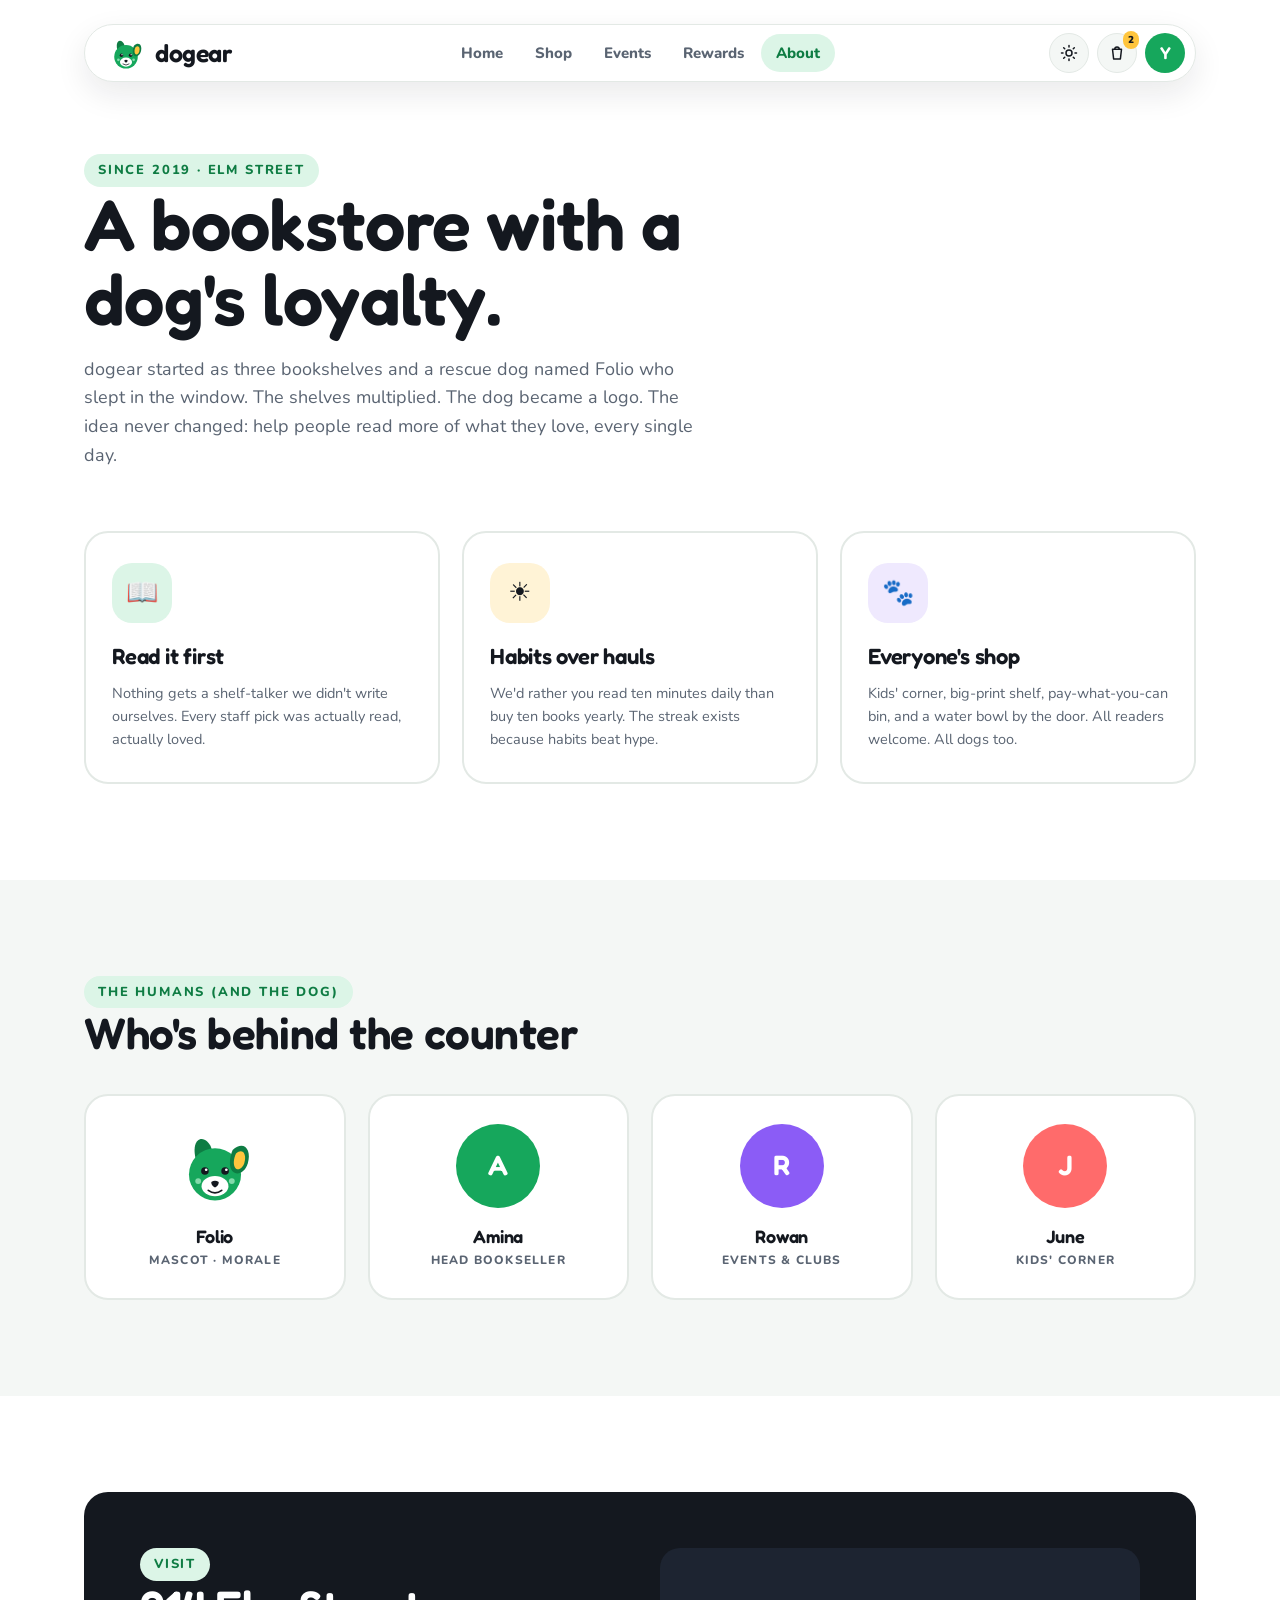
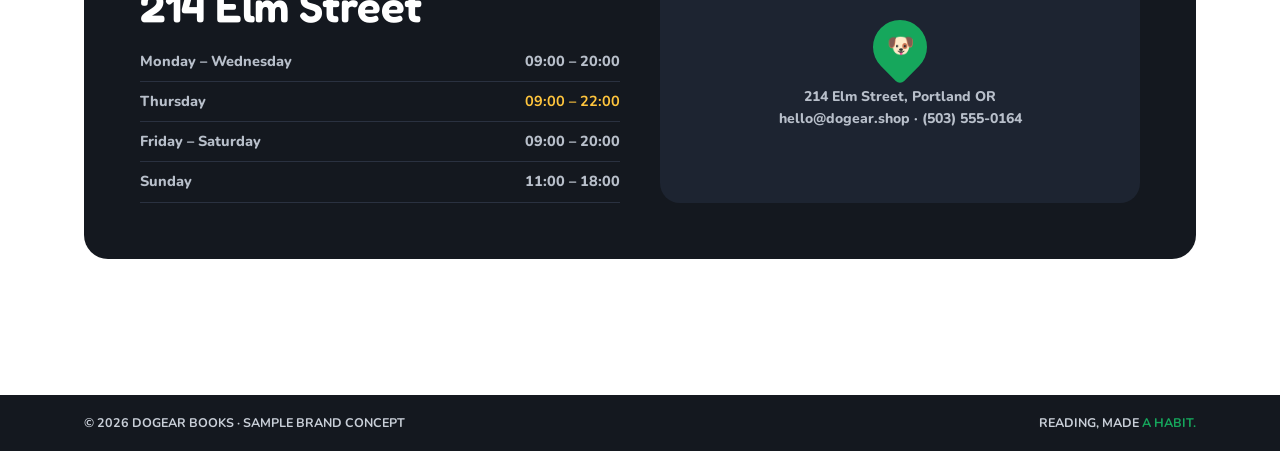
==== website/about.html @ e34969a9 "dogear - complete brand identity package Mascot-driven bookstore brand (Duolingo psychology, Apple m" ====
﻿<!DOCTYPE html>
<html lang="en">
<head>
<meta charset="UTF-8">
<meta name="viewport" content="width=device-width, initial-scale=1.0">
<title>About — dogear</title>
<link rel="icon" href="../logo/favicon.svg" type="image/svg+xml">
<link rel="preconnect" href="https://fonts.googleapis.com">
<link rel="preconnect" href="https://fonts.gstatic.com" crossorigin>
<link href="https://fonts.googleapis.com/css2?family=Fredoka:wght@400;500;600&family=Nunito:wght@400;700;800;900&display=swap" rel="stylesheet">
<script>try{var m=location.search.match(/theme=(dark|light)/);var t=(m&&m[1])||localStorage.getItem("dogear-theme");if(!t)t=window.matchMedia&&matchMedia("(prefers-color-scheme: dark)").matches?"dark":"light";document.documentElement.setAttribute("data-theme",t)}catch(e){}</script>
<link rel="stylesheet" href="styles.css">
<style>
  .ab-hero { padding: clamp(48px, 7vw, 84px) 0 clamp(30px, 4vw, 52px); }
  .ab-hero h1 { max-width: 18ch; }
  .ab-hero p { color: var(--slate); max-width: 56ch; margin-top: 18px; font-size: 18px; }
  .values { display: grid; grid-template-columns: repeat(3, 1fr); gap: 22px; }
  .val { padding: 30px 26px; }
  .val .ico { width: 60px; height: 60px; border-radius: 20px; display: flex; align-items: center; justify-content: center; font-size: 26px; margin-bottom: 16px; }
  .val:nth-child(1) .ico { background: var(--sprout); }
  .val:nth-child(2) .ico { background: #FFF3D6; }
  .val:nth-child(3) .ico { background: #EFE9FE; }
  .val h3 { margin-bottom: 8px; }
  .val p { font-size: 14.5px; color: var(--slate); }
  .team { display: grid; grid-template-columns: repeat(4, 1fr); gap: 22px; }
  .member { text-align: center; padding: 28px 20px; }
  .member .av { width: 84px; height: 84px; border-radius: 50%; margin: 0 auto 14px; display: flex; align-items: center; justify-content: center; font-family: var(--display); font-weight: 600; font-size: 28px; color: #fff; }
  .member h3 { font-size: 18px; }
  .member p { font-weight: 800; font-size: 12px; letter-spacing: 0.1em; color: var(--slate); }
  .member img { width: 84px; margin: 0 auto 14px; display: block; }
  .visit { background: var(--ink); color: #fff; border-radius: var(--r-lg); padding: clamp(30px, 5vw, 56px); display: grid; grid-template-columns: 1fr 1fr; gap: 40px; }
  .visit h2 { color: #fff; }
  .visit .hours { display: grid; gap: 8px; margin-top: 20px; }
  .visit .hours div { display: flex; justify-content: space-between; font-weight: 800; font-size: 14.5px; color: #B8BFCA; border-bottom: 1px solid #2A3140; padding-bottom: 8px; }
  .visit .hours b { color: var(--sunny); }
  .map { background: #1D2431; border-radius: 20px; display: flex; flex-direction: column; align-items: center; justify-content: center; gap: 12px; min-height: 240px; }
  .map .pin { width: 54px; height: 54px; background: var(--leaf); border-radius: 50% 50% 50% 6px; transform: rotate(-45deg); display: flex; align-items: center; justify-content: center; }
  .map .pin span { transform: rotate(45deg); font-size: 22px; }
  .map p { font-weight: 800; color: #B8BFCA; font-size: 14px; text-align: center; }
  @media (max-width: 900px) { .team { grid-template-columns: repeat(2, 1fr); } .values { grid-template-columns: 1fr; } .visit { grid-template-columns: 1fr; } }
</style>
</head>
<body>

<nav class="nav" aria-label="Main">
  <div class="wrap">
    <div class="pill">
      <a class="brand" href="home.html"><img src="../logo/mascot.svg" alt=""><span class="bw">dogear</span></a>
      <ul class="links">
        <li><a href="home.html">Home</a></li>
        <li><a href="shop.html">Shop</a></li>
        <li><a href="events.html">Events</a></li>
        <li><a href="rewards.html">Rewards</a></li>
        <li><a href="about.html" aria-current="page">About</a></li>
      </ul>
      <div class="acts">
        <button class="icon-btn" id="themeToggle" aria-label="Switch between light and dark theme">
          <svg class="i-sun" viewBox="0 0 24 24" aria-hidden="true"><circle cx="12" cy="12" r="4"/><path d="M12 2v2M12 20v2M4.9 4.9l1.4 1.4M17.7 17.7l1.4 1.4M2 12h2M20 12h2M4.9 19.1l1.4-1.4M17.7 6.3l1.4-1.4"/></svg>
          <svg class="i-moon" viewBox="0 0 24 24" aria-hidden="true"><path d="M21 12.8A9 9 0 1 1 11.2 3a7 7 0 0 0 9.8 9.8z"/></svg>
        </button>
        <a class="icon-btn" href="cart.html" aria-label="Bag, 2 items">
          <svg viewBox="0 0 24 24" aria-hidden="true"><path d="M6 7h12l-1.5 13h-9L6 7z"/><path d="M9 7a3 3 0 0 1 6 0"/></svg>
          <i class="badge">2</i>
        </a>
        <span class="avatar" aria-hidden="true">Y</span>
        <button class="menu-btn" aria-label="Open menu">☰</button>
      </div>
    </div>
  </div>
</nav>

<header class="ab-hero">
  <div class="wrap">
    <span class="kicker">SINCE 2019 · ELM STREET</span>
    <h1>A bookstore with a dog's loyalty.</h1>
    <p>dogear started as three bookshelves and a rescue dog named Folio who slept
    in the window. The shelves multiplied. The dog became a logo. The idea never
    changed: help people read more of what they love, every single day.</p>
  </div>
</header>

<section style="padding-top:10px;">
  <div class="wrap">
    <div class="values">
      <div class="val card">
        <div class="ico">📖</div>
        <h3>Read it first</h3>
        <p>Nothing gets a shelf-talker we didn't write ourselves. Every staff pick
        was actually read, actually loved.</p>
      </div>
      <div class="val card">
        <div class="ico">☀️</div>
        <h3>Habits over hauls</h3>
        <p>We'd rather you read ten minutes daily than buy ten books yearly.
        The streak exists because habits beat hype.</p>
      </div>
      <div class="val card">
        <div class="ico">🐾</div>
        <h3>Everyone's shop</h3>
        <p>Kids' corner, big-print shelf, pay-what-you-can bin, and a water bowl
        by the door. All readers welcome. All dogs too.</p>
      </div>
    </div>
  </div>
</section>

<section class="mist-band">
  <div class="wrap">
    <div class="sec-head">
      <div>
        <span class="kicker">THE HUMANS (AND THE DOG)</span>
        <h2>Who's behind the counter</h2>
      </div>
    </div>
    <div class="team">
      <div class="member card">
        <img src="../logo/mascot.svg" alt="Folio">
        <h3>Folio</h3>
        <p>MASCOT · MORALE</p>
      </div>
      <div class="member card">
        <div class="av" style="background:var(--leaf)">A</div>
        <h3>Amina</h3>
        <p>HEAD BOOKSELLER</p>
      </div>
      <div class="member card">
        <div class="av" style="background:var(--violet)">R</div>
        <h3>Rowan</h3>
        <p>EVENTS &amp; CLUBS</p>
      </div>
      <div class="member card">
        <div class="av" style="background:var(--coral)">J</div>
        <h3>June</h3>
        <p>KIDS' CORNER</p>
      </div>
    </div>
  </div>
</section>

<section>
  <div class="wrap">
    <div class="visit">
      <div>
        <span class="kicker">VISIT</span>
        <h2>214 Elm Street</h2>
        <div class="hours">
          <div><span>Monday – Wednesday</span><span>09:00 – 20:00</span></div>
          <div><span>Thursday</span><b>09:00 – 22:00</b></div>
          <div><span>Friday – Saturday</span><span>09:00 – 20:00</span></div>
          <div><span>Sunday</span><span>11:00 – 18:00</span></div>
        </div>
      </div>
      <div class="map" role="img" aria-label="Map placeholder for 214 Elm Street, Portland">
        <div class="pin"><span>🐶</span></div>
        <p>214 Elm Street, Portland OR<br>hello@dogear.shop · (503) 555-0164</p>
      </div>
    </div>
  </div>
</section>

<footer>
  <div class="wrap">
    <div class="base" style="border-top:none;">
      <span>© 2026 DOGEAR BOOKS · SAMPLE BRAND CONCEPT</span>
      <span>READING, MADE <b>A HABIT.</b></span>
    </div>
  </div>
</footer>

<script src="theme.js"></script>
</body>
</html>
---- website/styles.css ----
/* ============================================================
   dogear — website design system (Brand Identity v2)
   Leaf green + white, Fredoka/Nunito, chunky press buttons
   ============================================================ */

:root {
  --leaf: #16A75C;
  --forest: #0E7C43;
  --sprout: #DCF5E7;
  --sunny: #FFC53D;
  --ink: #14181F;
  --slate: #5A6472;
  --cloud: #FFFFFF;
  --mist: #F4F7F5;
  --border: #E3E9E5;
  --sky: #38BDF8;
  --coral: #FF6B6B;
  --violet: #8B5CF6;
  --display: "Fredoka", "Trebuchet MS", "Segoe UI", sans-serif;
  --body: "Nunito", "Segoe UI", system-ui, sans-serif;
  --r: 16px;
  --r-lg: 24px;
}

* { margin: 0; padding: 0; box-sizing: border-box; }
@media (prefers-reduced-motion: reduce) {
  *, *::before, *::after { animation: none !important; transition: none !important; }
}
html { scroll-behavior: smooth; }
@media (prefers-reduced-motion: reduce) { html { scroll-behavior: auto; } }

body {
  background: var(--cloud);
  color: var(--ink);
  font-family: var(--body);
  font-size: 16.5px;
  line-height: 1.6;
  -webkit-font-smoothing: antialiased;
  overflow-x: clip;
}
a { color: inherit; text-decoration: none; }
img { max-width: 100%; }
a:focus-visible, button:focus-visible, input:focus-visible, select:focus-visible {
  outline: 3px solid var(--sunny);
  outline-offset: 3px;
  border-radius: 4px;
}
.wrap { max-width: 1160px; margin: 0 auto; padding: 0 24px; }

h1, h2, h3, .display { font-family: var(--display); font-weight: 600; letter-spacing: -0.01em; }
h1 { font-size: clamp(38px, 6vw, 72px); line-height: 1.04; }
h2 { font-size: clamp(28px, 3.6vw, 44px); line-height: 1.12; }
h3 { font-size: 22px; }
.muted { color: var(--slate); }
.kicker {
  display: inline-block; font-family: var(--body); font-weight: 800; font-size: 13px;
  letter-spacing: 0.14em; text-transform: uppercase; color: var(--forest);
  background: var(--sprout); border-radius: 999px; padding: 6px 14px;
}

/* ---------- chunky press buttons (signature) ---------- */
.btn {
  display: inline-block; font-family: var(--body); font-weight: 800; font-size: 16px;
  color: #fff; background: var(--leaf); border: none; cursor: pointer;
  border-radius: var(--r); padding: 14px 28px;
  box-shadow: 0 5px 0 var(--forest);
  transition: transform 0.1s ease, box-shadow 0.1s ease, filter 0.15s ease;
}
.btn:hover { filter: brightness(1.06); }
.btn:active { transform: translateY(5px); box-shadow: 0 0 0 var(--forest); }
.btn.ghost {
  background: var(--cloud); color: var(--ink);
  border: 2px solid var(--border); box-shadow: 0 5px 0 var(--border);
}
.btn.ghost:active { box-shadow: 0 0 0 var(--border); }
.btn.sunny { background: var(--sunny); color: var(--ink); box-shadow: 0 5px 0 #D9A222; }
.btn.sunny:active { box-shadow: 0 0 0 #D9A222; }
.btn.sm { padding: 10px 18px; font-size: 14px; border-radius: 12px; box-shadow: 0 4px 0 var(--forest); }
.btn.sm:active { transform: translateY(4px); box-shadow: 0 0 0 var(--forest); }

/* ---------- floating pill nav ---------- */
.nav { position: sticky; top: 12px; z-index: 50; padding-top: 12px; }
.nav .pill {
  display: flex; align-items: center; gap: 16px;
  background: var(--cloud); border: 1px solid var(--border); border-radius: 999px;
  padding: 8px 10px 8px 22px;
  box-shadow: 0 12px 32px rgba(20, 24, 31, 0.09);
  transition: background 0.25s ease, border-color 0.25s ease;
}
.nav .brand { display: flex; align-items: center; gap: 10px; flex-shrink: 0; }
.nav .brand img { height: 38px; display: block; }
.nav .brand .bw { font-family: var(--display); font-weight: 600; font-size: 25px; letter-spacing: -0.02em; color: var(--ink); line-height: 1; }
.brand-foot { display: flex; align-items: center; gap: 10px; margin-bottom: 14px; }
.brand-foot img { height: 40px; display: block; }
.brand-foot .bw { font-family: var(--display); font-weight: 600; font-size: 26px; letter-spacing: -0.02em; color: #fff; line-height: 1; }
.nav .links { display: flex; gap: 2px; list-style: none; margin: 0 auto; }
.nav .links a {
  font-weight: 800; font-size: 15px; color: var(--slate);
  padding: 9px 15px; border-radius: 999px; transition: background 0.15s, color 0.15s;
}
.nav .links a:hover { background: var(--mist); color: var(--ink); }
.nav .links a[aria-current] { background: var(--sprout); color: var(--forest); }
.nav .acts { display: flex; align-items: center; gap: 8px; flex-shrink: 0; }
.icon-btn {
  position: relative; width: 40px; height: 40px; display: inline-flex; align-items: center; justify-content: center;
  border-radius: 50%; background: var(--mist); border: 1px solid var(--border);
  color: var(--ink); cursor: pointer; transition: background 0.15s, transform 0.15s;
}
.icon-btn:hover { transform: translateY(-2px); }
.icon-btn svg { width: 18px; height: 18px; stroke: currentColor; fill: none; stroke-width: 2; stroke-linecap: round; stroke-linejoin: round; }
.icon-btn .badge {
  position: absolute; top: -3px; right: -3px; background: var(--sunny); color: #14181F;
  font-size: 10px; font-weight: 900; font-style: normal; border-radius: 999px; padding: 1px 5px;
}
.avatar {
  width: 40px; height: 40px; border-radius: 50%; background: var(--leaf); color: #fff;
  display: inline-flex; align-items: center; justify-content: center;
  font-family: var(--display); font-weight: 600; font-size: 17px;
}
.i-moon { display: none; }
[data-theme="dark"] .i-sun { display: none; }
[data-theme="dark"] .i-moon { display: block; }

/* ---------- cards ---------- */
.card {
  background: var(--cloud); border: 2px solid var(--border); border-radius: var(--r-lg);
  padding: 24px; transition: transform 0.16s ease, box-shadow 0.16s ease;
}
.card.lift:hover { transform: translateY(-5px); box-shadow: 0 14px 0 var(--border); }
.folded { position: relative; overflow: hidden; }
.folded::after {
  content: ""; position: absolute; top: 0; right: 0;
  border-style: solid; border-width: 0 34px 34px 0;
  border-color: var(--sunny) var(--cloud) transparent transparent;
}
.on-mist .folded::after { border-right-color: var(--mist); }

/* ---------- book covers (CSS-art) ---------- */
.cover {
  aspect-ratio: 2/3; border-radius: 10px 16px 16px 10px; padding: 14px 13px;
  display: flex; flex-direction: column; color: #fff;
  box-shadow: inset 5px 0 0 rgba(0,0,0,0.15);
}
.cover .cat { font-weight: 800; font-size: 9px; letter-spacing: 0.18em; opacity: 0.85; }
.cover b { font-family: var(--display); font-weight: 600; font-size: 17px; line-height: 1.18; margin-top: 8px; }
.cover small { font-weight: 700; font-size: 10px; margin-top: auto; opacity: 0.85; letter-spacing: 0.08em; }

/* ---------- book grid cards ---------- */
.book-grid { display: grid; grid-template-columns: repeat(4, 1fr); gap: 22px; }
.book { background: var(--cloud); border: 2px solid var(--border); border-radius: var(--r-lg); padding: 14px; transition: transform 0.16s ease, box-shadow 0.16s ease; }
.book:hover { transform: translateY(-5px); box-shadow: 0 12px 0 var(--border); }
.book .t { font-weight: 800; font-size: 15px; line-height: 1.3; margin-top: 12px; }
.book .a { font-weight: 700; font-size: 12.5px; color: var(--slate); }
.book .row { display: flex; justify-content: space-between; align-items: center; margin-top: 8px; }
.book .price { font-family: var(--display); font-weight: 600; font-size: 17px; color: var(--forest); }
.stars { color: var(--sunny); font-size: 13px; letter-spacing: 1px; }

/* ---------- genre chips ---------- */
.chip {
  display: inline-flex; align-items: center; gap: 8px; font-weight: 800; font-size: 14px;
  border-radius: 999px; padding: 9px 18px; background: var(--mist); color: var(--ink);
  border: 2px solid transparent; cursor: pointer; transition: border-color 0.15s;
}
.chip:hover { border-color: var(--border); }
.chip.on { background: var(--sprout); color: var(--forest); border-color: var(--leaf); }
.chip .dot { width: 10px; height: 10px; border-radius: 50%; }

/* ---------- streak bits ---------- */
.streak-pill {
  display: inline-flex; align-items: center; gap: 10px; background: var(--ink); color: #fff;
  border-radius: 999px; padding: 10px 20px; font-weight: 800; font-size: 15px;
}
.streak-pill .n { font-family: var(--display); font-size: 20px; color: var(--sunny); }

/* ---------- sections ---------- */
section { padding: clamp(56px, 8vw, 96px) 0; }
.sec-head { display: flex; align-items: end; justify-content: space-between; gap: 20px; margin-bottom: 36px; flex-wrap: wrap; }
.sec-head p { max-width: 52ch; }
.mist-band { background: var(--mist); }

/* ---------- footer ---------- */
footer { background: var(--ink); color: #C9CFD8; margin-top: 40px; }
footer .cols { display: grid; grid-template-columns: 1.3fr 1fr 1fr 1.4fr; gap: 40px; padding: 64px 0 32px; }
footer .brandline img { height: 44px; margin-bottom: 14px; }
footer .brandline p { font-size: 14px; max-width: 30ch; }
footer h5 { font-family: var(--body); font-weight: 800; font-size: 12px; letter-spacing: 0.16em; color: var(--sunny); margin-bottom: 14px; }
footer ul { list-style: none; }
footer ul li { margin-bottom: 9px; }
footer ul a { font-weight: 700; font-size: 14.5px; }
footer ul a:hover { color: #fff; text-decoration: underline; text-decoration-color: var(--leaf); }
footer form { display: flex; gap: 8px; }
footer input {
  flex: 1; background: #1F2530; border: 2px solid #2A3140; border-radius: 12px;
  padding: 11px 14px; color: #fff; font-family: var(--body); font-weight: 700; font-size: 14px;
}
footer input::placeholder { color: #6B7484; }
footer .base { border-top: 1px solid #2A3140; padding: 18px 0; display: flex; justify-content: space-between; gap: 12px; flex-wrap: wrap; font-size: 12.5px; font-weight: 700; }
footer .base b { color: var(--leaf); }

/* ---------- responsive ---------- */
.menu-btn { display: none; }
@media (max-width: 980px) {
  .book-grid { grid-template-columns: repeat(3, 1fr); }
  footer .cols { grid-template-columns: 1fr 1fr; }
}
@media (max-width: 760px) {
  .nav .links { display: none; }
  .nav .avatar { display: none; }
  .menu-btn {
    display: inline-flex; align-items: center; justify-content: center; margin-left: auto;
    width: 40px; height: 40px; background: var(--mist); border: 1px solid var(--border);
    border-radius: 50%; font-family: var(--body); font-weight: 800; font-size: 15px;
    color: var(--ink); cursor: pointer;
  }
  .nav .pill { gap: 10px; padding-left: 16px; }
  .book-grid { grid-template-columns: repeat(2, 1fr); gap: 14px; }
}
@media (max-width: 440px) {
  .wrap { padding: 0 16px; }
  .book-grid { grid-template-columns: repeat(2, 1fr); gap: 12px; }
  footer .cols { grid-template-columns: 1fr; gap: 28px; }
  .btn { width: 100%; text-align: center; }
  .btn + .btn { margin-top: 10px; }
}

/* ---------- sauce: marquee band ---------- */
.marquee {
  background: var(--leaf); color: #fff; overflow: hidden;
  transform: rotate(-1deg) scale(1.02); padding: 13px 0; margin: 10px 0;
}
.mq-track { display: flex; white-space: nowrap; width: max-content; animation: mq 26s linear infinite; }
.mq-track span {
  font-family: var(--display); font-weight: 500; font-size: 19px; letter-spacing: 0.04em;
  padding-right: 24px;
}
.mq-track span b { color: var(--sunny); font-weight: 500; }
@keyframes mq { to { transform: translateX(-50%); } }

/* ---------- sauce: hero confetti folds ---------- */
.confetti { position: absolute; width: 20px; height: 20px; background: var(--sunny); border-radius: 5px; opacity: 0.9; }
.confetti.c1 { top: 6%; right: 26%; transform: rotate(24deg); }
.confetti.c2 { bottom: 10%; left: 6%; transform: rotate(-16deg); width: 14px; height: 14px; background: var(--coral); }
.confetti.c3 { top: 30%; left: -2%; transform: rotate(40deg); width: 16px; height: 16px; background: var(--violet); }
.ring { position: absolute; border: 3px dashed var(--sprout); border-radius: 50%; width: 90px; height: 90px; top: 2%; left: 20%; }

/* ---------- dark theme ---------- */
[data-theme="dark"] {
  color-scheme: dark;
  --ink: #ECF0F6;
  --cloud: #161C28;
  --mist: #0E131C;
  --border: #2A3347;
  --sprout: #16382A;
  --slate: #9AA4B6;
}
html[data-theme="dark"] body { background: var(--cloud); }
html[data-theme="dark"] .nav .pill { background: rgba(22, 28, 40, 0.94); box-shadow: 0 12px 32px rgba(0, 0, 0, 0.45); }
html[data-theme="dark"] .kicker { color: #43D98A; }
html[data-theme="dark"] .nav .links a[aria-current] { color: #43D98A; }
html[data-theme="dark"] .chip.on { color: #43D98A; border-color: #43D98A; }
html[data-theme="dark"] .book .price { color: #43D98A; }
html[data-theme="dark"] .sec-head .all,
html[data-theme="dark"] .h-row span { color: #43D98A; }
html[data-theme="dark"] .btn.ghost { background: #1C2432; border-color: #2A3347; box-shadow: 0 5px 0 #0A0E15; }
html[data-theme="dark"] .btn.ghost:active { box-shadow: 0 0 0 #0A0E15; }
html[data-theme="dark"] .card.lift:hover, html[data-theme="dark"] .book:hover { box-shadow: 0 12px 0 #0A0E15; }
/* panels that must stay dark when --ink flips to light */
html[data-theme="dark"] footer,
html[data-theme="dark"] .streak-pill,
html[data-theme="dark"] .streak-band,
html[data-theme="dark"] .app-band .phone-mini,
html[data-theme="dark"] .host-band,
html[data-theme="dark"] .streak-demo,
html[data-theme="dark"] .visit { background: #0B0F17; }
html[data-theme="dark"] .quote-band blockquote { color: #43D98A; }
html[data-theme="dark"] .marquee { background: var(--forest); }
body, .card, .book, .chip, .icon-btn { transition: background-color 0.25s ease, color 0.25s ease, border-color 0.25s ease; }
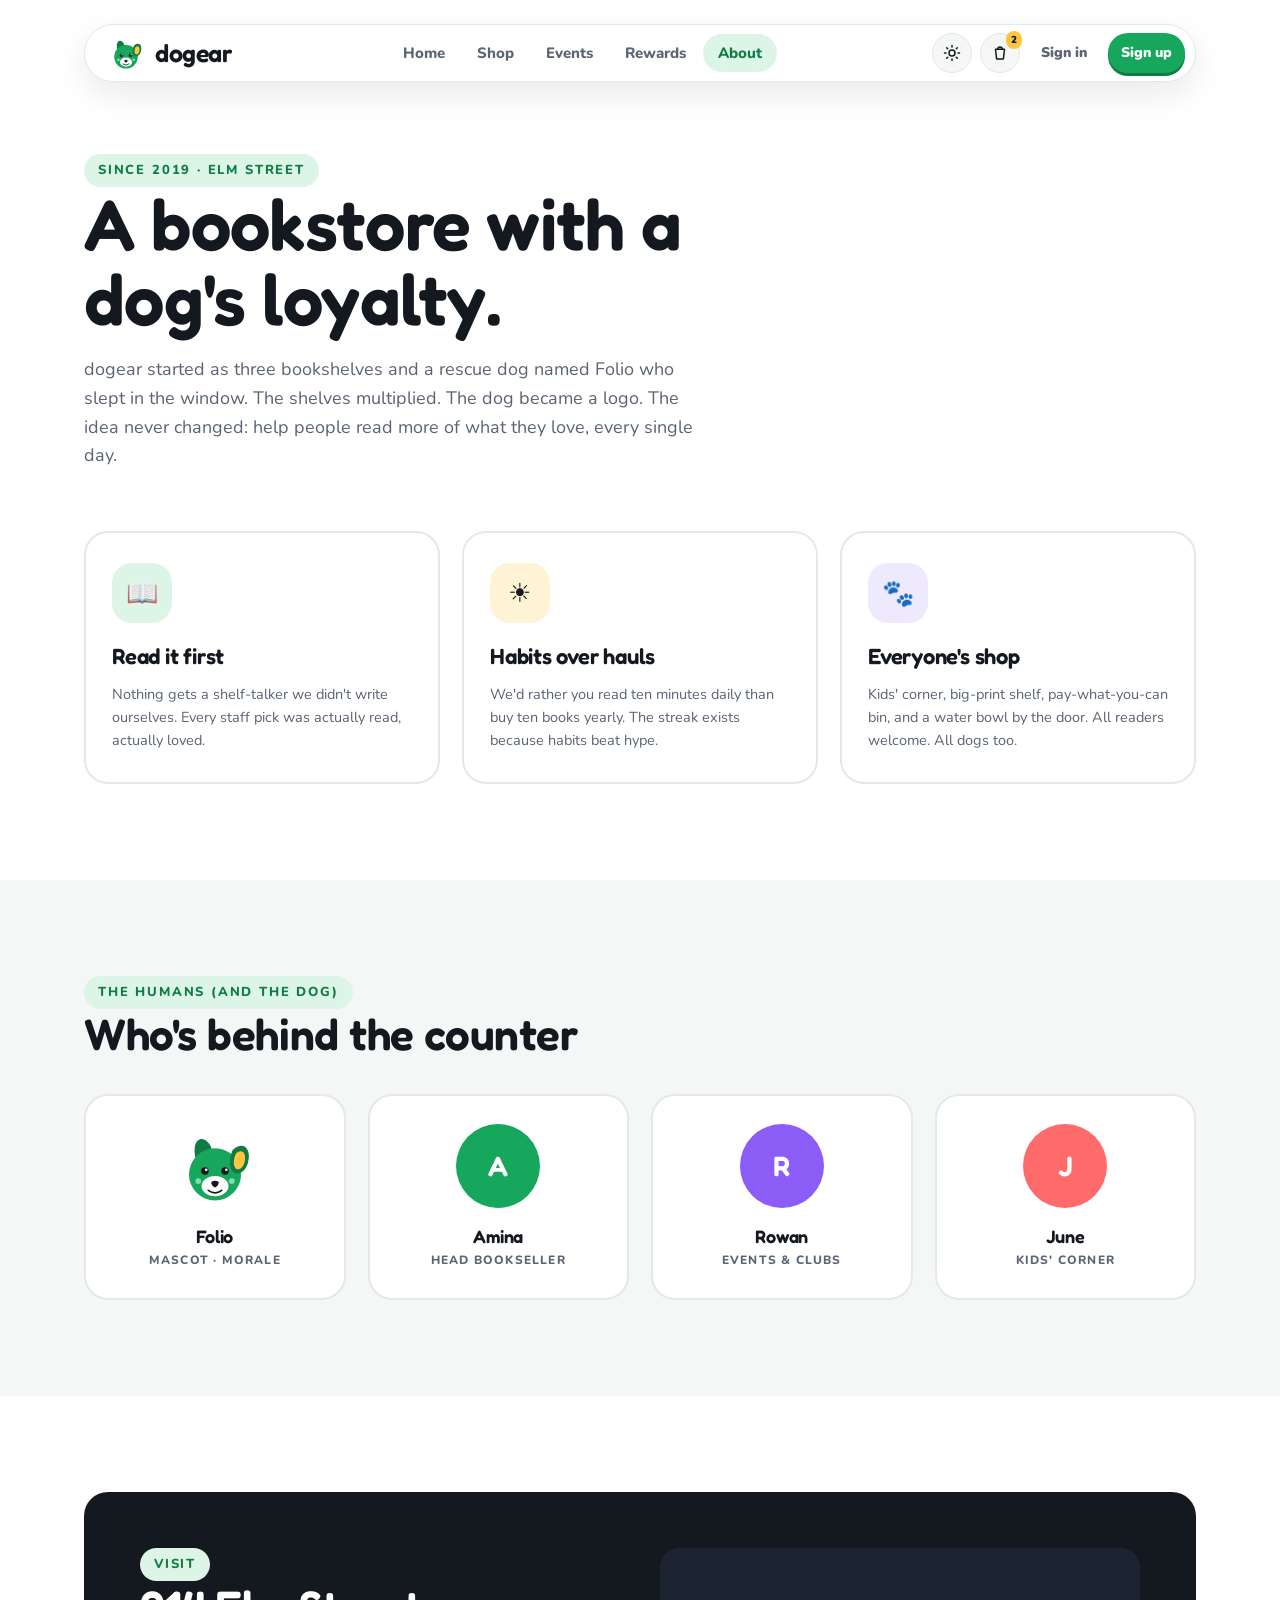
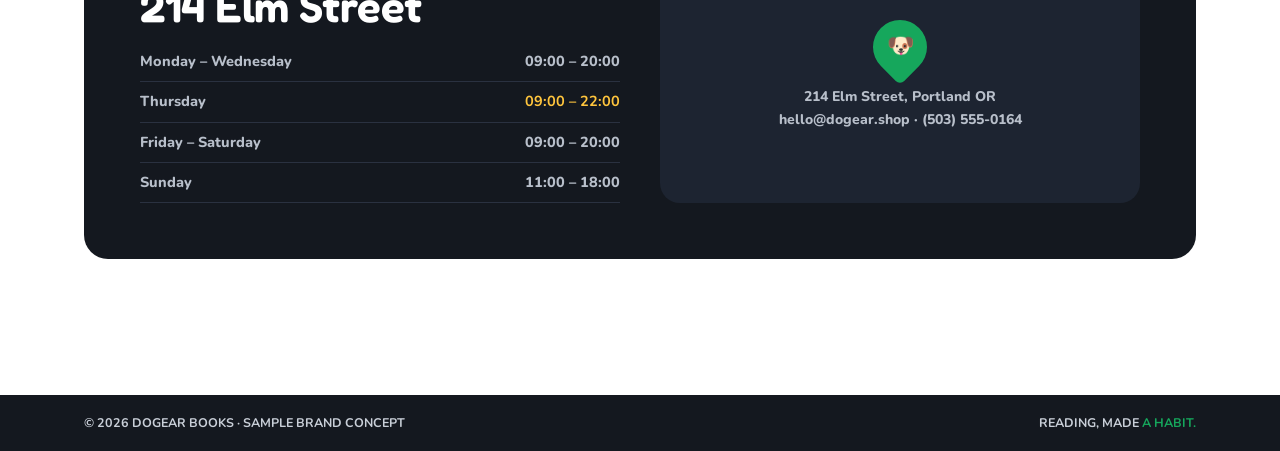
==== commit debe1c4b: "Improve responsive navigation and add account flows" ====
--- a/website/about.html
+++ b/website/about.html
@@ -62,7 +62,7 @@
           <svg viewBox="0 0 24 24" aria-hidden="true"><path d="M6 7h12l-1.5 13h-9L6 7z"/><path d="M9 7a3 3 0 0 1 6 0"/></svg>
           <i class="badge">2</i>
         </a>
-        <span class="avatar" aria-hidden="true">Y</span>
+        <div class="auth-actions"><a class="auth-link" href="signin.html">Sign in</a><a class="auth-link primary" href="signup.html">Sign up</a></div>
         <button class="menu-btn" aria-label="Open menu">☰</button>
       </div>
     </div>
--- a/website/styles.css
+++ b/website/styles.css
@@ -38,6 +38,7 @@
   -webkit-font-smoothing: antialiased;
   overflow-x: clip;
 }
+body.menu-open { overflow: hidden; }
 a { color: inherit; text-decoration: none; }
 img { max-width: 100%; }
 a:focus-visible, button:focus-visible, input:focus-visible, select:focus-visible {
@@ -117,6 +118,11 @@
   display: inline-flex; align-items: center; justify-content: center;
   font-family: var(--display); font-weight: 600; font-size: 17px;
 }
+.auth-actions { display: flex; align-items: center; gap: 8px; }
+.auth-link { font-weight: 900; font-size: 14px; padding: 9px 13px; border-radius: 999px; white-space: nowrap; color: var(--slate); }
+.auth-link:hover { color: var(--ink); background: var(--mist); }
+.auth-link.primary { color: #fff; background: var(--leaf); box-shadow: 0 3px 0 var(--forest); }
+.auth-link.primary:active { transform: translateY(3px); box-shadow: none; }
 .i-moon { display: none; }
 [data-theme="dark"] .i-sun { display: none; }
 [data-theme="dark"] .i-moon { display: block; }
@@ -199,13 +205,19 @@
 
 /* ---------- responsive ---------- */
 .menu-btn { display: none; }
+.mobile-menu { display: none; }
+.toast-region { position: fixed; right: 20px; bottom: 20px; z-index: 100; display: grid; gap: 10px; pointer-events: none; }
+.toast { max-width: min(360px, calc(100vw - 32px)); background: var(--ink); color: var(--cloud); border-radius: 16px; padding: 14px 18px; font-weight: 800; box-shadow: 0 14px 32px rgba(20,24,31,.2); animation: toast-in .25s ease both; }
+@keyframes toast-in { from { opacity: 0; transform: translateY(12px); } to { opacity: 1; transform: none; } }
 @media (max-width: 980px) {
   .book-grid { grid-template-columns: repeat(3, 1fr); }
   footer .cols { grid-template-columns: 1fr 1fr; }
 }
-@media (max-width: 760px) {
+@media (max-width: 900px) {
+  .nav { top: 8px; padding-top: 8px; }
   .nav .links { display: none; }
   .nav .avatar { display: none; }
+  .nav .auth-actions { display: none; }
   .menu-btn {
     display: inline-flex; align-items: center; justify-content: center; margin-left: auto;
     width: 40px; height: 40px; background: var(--mist); border: 1px solid var(--border);
@@ -213,6 +225,32 @@
     color: var(--ink); cursor: pointer;
   }
   .nav .pill { gap: 10px; padding-left: 16px; }
+  .nav .brand img { height: 34px; }
+  .nav .brand .bw { font-size: 23px; }
+  .nav .acts { margin-left: auto; gap: 6px; }
+  .mobile-menu {
+    position: fixed; inset: 0; z-index: 60; display: grid; place-items: start center;
+    padding: 82px 16px 16px; background: rgba(11,15,23,.35); opacity: 0; visibility: hidden;
+    transition: opacity .2s ease, visibility .2s ease;
+  }
+  .mobile-menu.is-open { opacity: 1; visibility: visible; }
+  .mobile-menu__panel {
+    width: min(100%, 500px); background: var(--cloud); border: 2px solid var(--border); border-radius: 24px;
+    padding: 16px; box-shadow: 0 24px 50px rgba(20,24,31,.2); transform: translateY(-12px); transition: transform .2s ease;
+  }
+  .mobile-menu.is-open .mobile-menu__panel { transform: none; }
+  .mobile-menu__top { display: flex; justify-content: space-between; align-items: center; padding: 2px 2px 12px; border-bottom: 1px solid var(--border); }
+  .mobile-menu__top b { font-family: var(--display); font-size: 22px; }
+  .mobile-menu__close { width: 40px; height: 40px; border: 1px solid var(--border); border-radius: 50%; background: var(--mist); color: var(--ink); font-size: 22px; cursor: pointer; }
+  .mobile-menu ul { list-style: none; padding: 12px 0 4px; display: grid; gap: 4px; }
+  .mobile-menu a { display: block; padding: 13px 14px; border-radius: 14px; font-weight: 900; color: var(--slate); }
+  .mobile-menu a[aria-current], .mobile-menu a:hover { background: var(--sprout); color: var(--forest); }
+  .mobile-menu__account { display: grid; grid-template-columns: 1fr 1fr; gap: 10px; border-top: 1px solid var(--border); padding-top: 14px; }
+  .mobile-menu__account .auth-actions { display: grid; grid-template-columns: 1fr 1fr; grid-column: 1 / -1; gap: 10px; }
+  .mobile-menu__account .auth-link { text-align: center; border: 2px solid var(--border); }
+  .mobile-menu__account .auth-link.primary { border-color: var(--leaf); }
+}
+@media (max-width: 760px) {
   .book-grid { grid-template-columns: repeat(2, 1fr); gap: 14px; }
 }
 @media (max-width: 440px) {
@@ -221,6 +259,9 @@
   footer .cols { grid-template-columns: 1fr; gap: 28px; }
   .btn { width: 100%; text-align: center; }
   .btn + .btn { margin-top: 10px; }
+  .nav .brand .bw { font-size: 21px; }
+  .nav .brand img { height: 31px; }
+  .icon-btn, .menu-btn { width: 38px; height: 38px; }
 }
 
 /* ---------- sauce: marquee band ---------- */
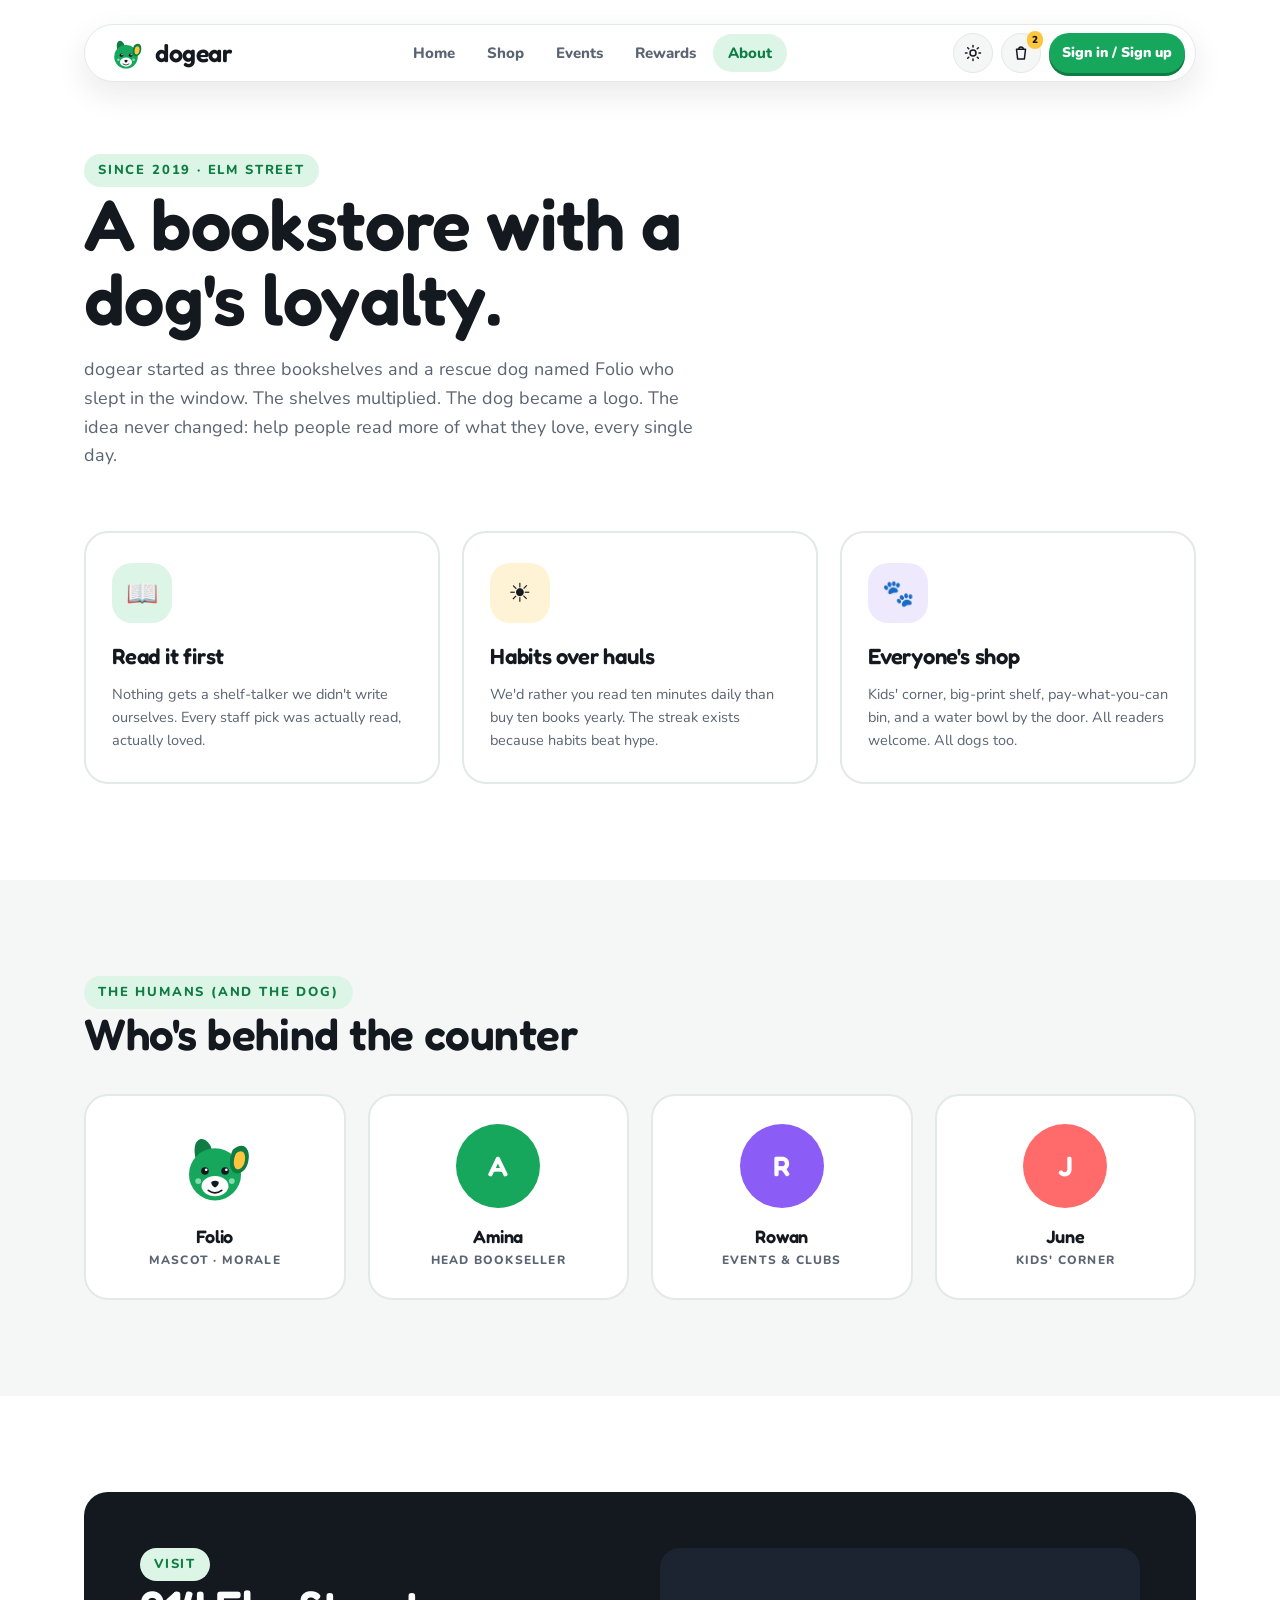
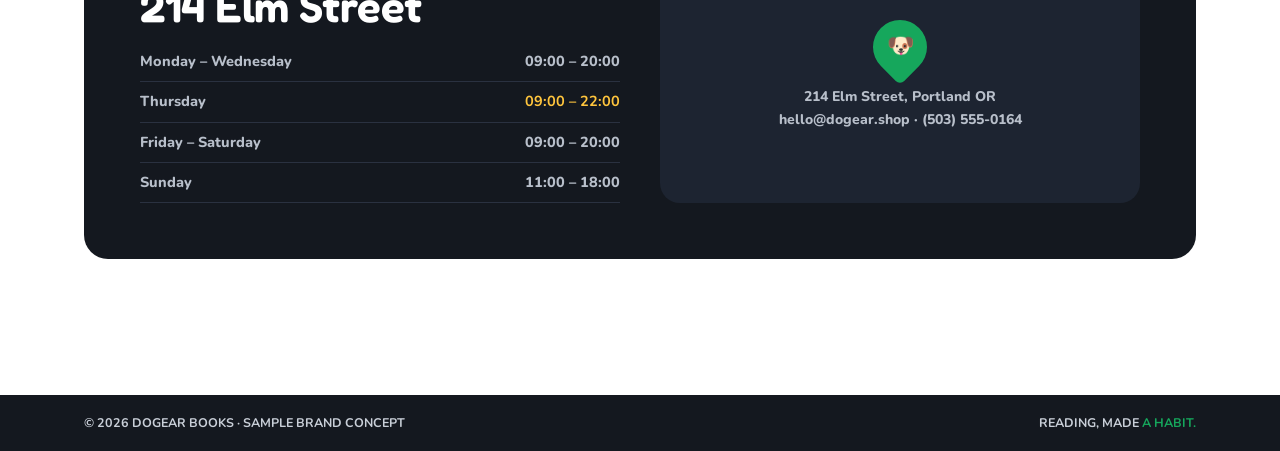
==== commit 0b8fcd1a: "Unify account navigation and refresh README" ====
--- a/website/about.html
+++ b/website/about.html
@@ -62,7 +62,7 @@
           <svg viewBox="0 0 24 24" aria-hidden="true"><path d="M6 7h12l-1.5 13h-9L6 7z"/><path d="M9 7a3 3 0 0 1 6 0"/></svg>
           <i class="badge">2</i>
         </a>
-        <div class="auth-actions"><a class="auth-link" href="signin.html">Sign in</a><a class="auth-link primary" href="signup.html">Sign up</a></div>
+        <div class="auth-actions"><a class="auth-link primary" href="signin.html">Sign in / Sign up</a></div>
         <button class="menu-btn" aria-label="Open menu">☰</button>
       </div>
     </div>
--- a/website/styles.css
+++ b/website/styles.css
@@ -246,7 +246,7 @@
   .mobile-menu a { display: block; padding: 13px 14px; border-radius: 14px; font-weight: 900; color: var(--slate); }
   .mobile-menu a[aria-current], .mobile-menu a:hover { background: var(--sprout); color: var(--forest); }
   .mobile-menu__account { display: grid; grid-template-columns: 1fr 1fr; gap: 10px; border-top: 1px solid var(--border); padding-top: 14px; }
-  .mobile-menu__account .auth-actions { display: grid; grid-template-columns: 1fr 1fr; grid-column: 1 / -1; gap: 10px; }
+  .mobile-menu__account .auth-actions { display: block; grid-column: 1 / -1; }
   .mobile-menu__account .auth-link { text-align: center; border: 2px solid var(--border); }
   .mobile-menu__account .auth-link.primary { border-color: var(--leaf); }
 }
